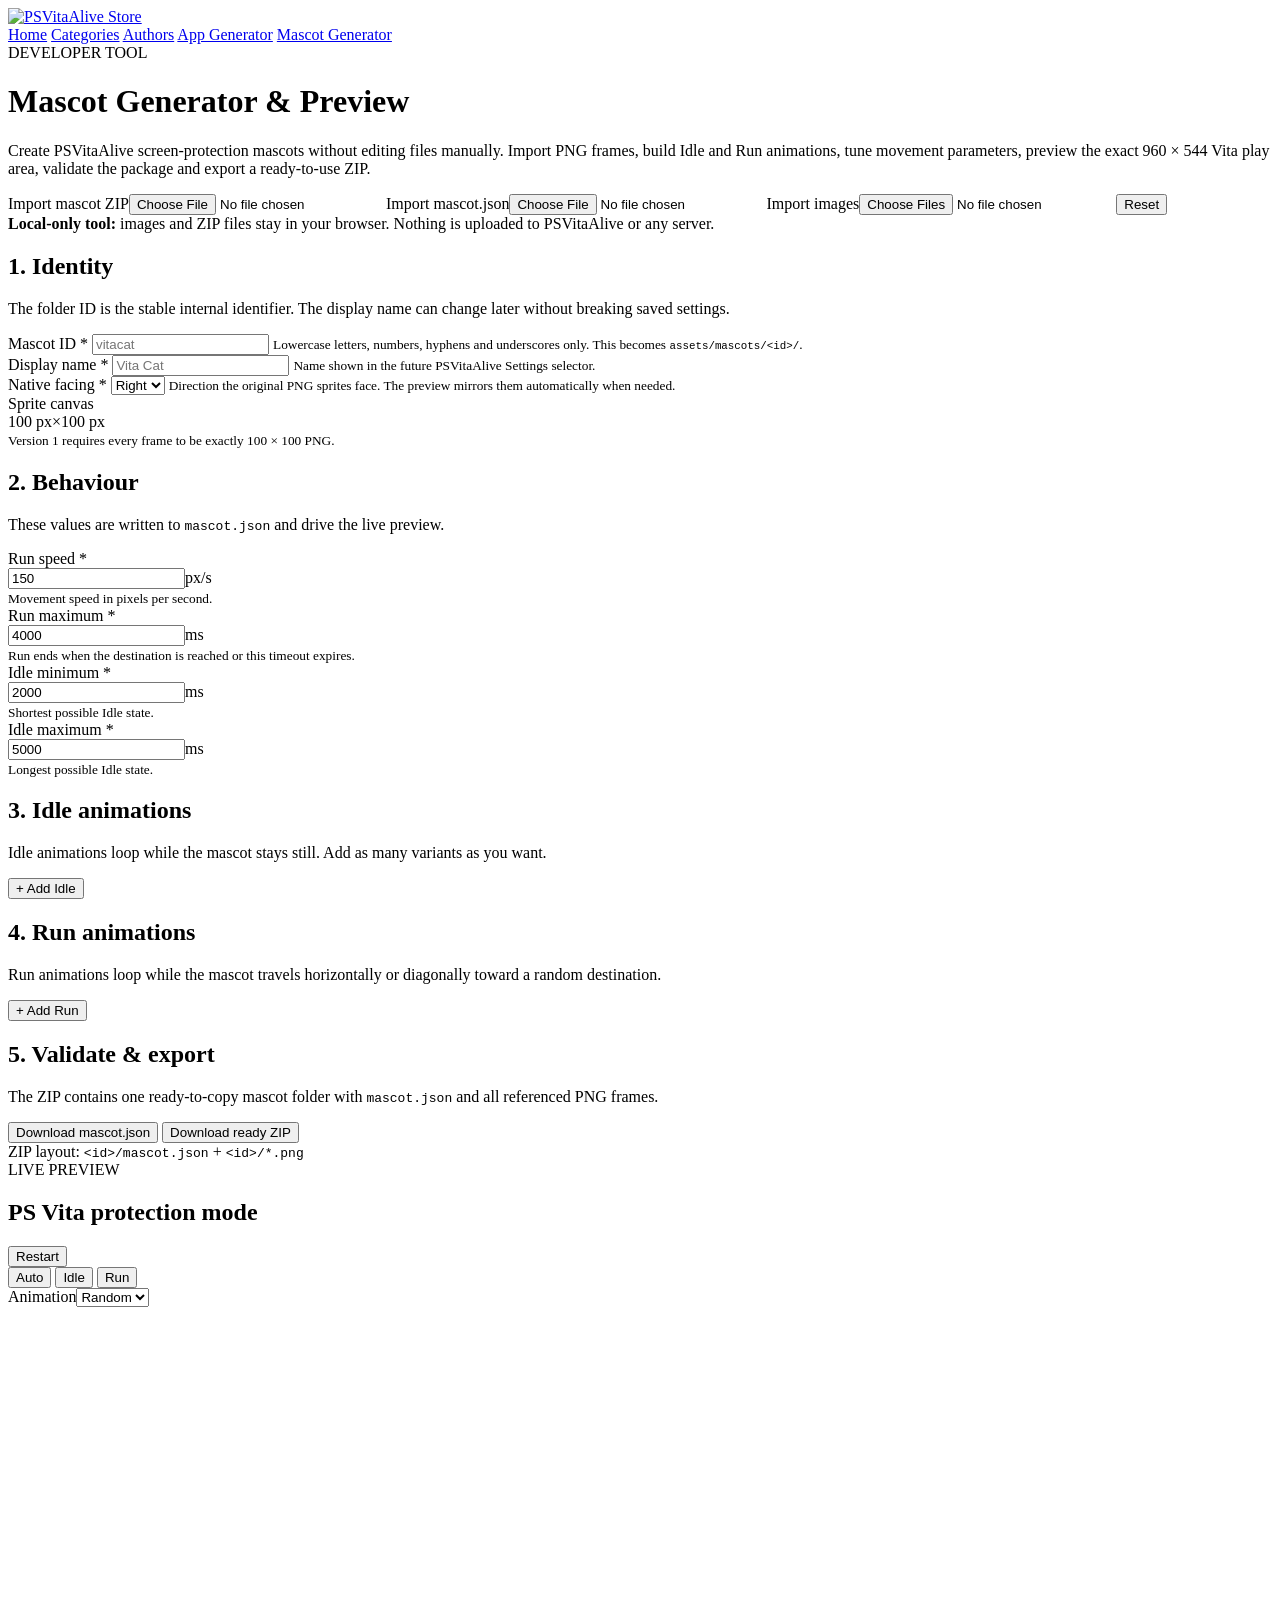
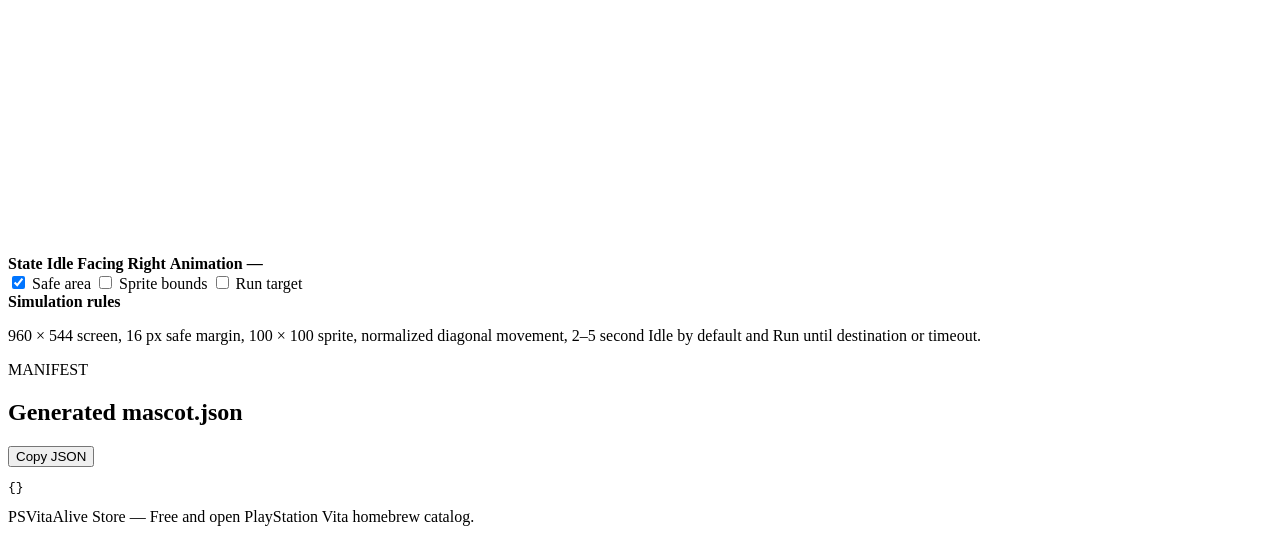
==== web/tools/mascot-generator/index.html @ 6d5978c7 "feat(web): add mascot generator interface" ====
<!DOCTYPE html>
<html lang="en">
<head>
    <meta charset="UTF-8">
    <meta name="viewport" content="width=device-width, initial-scale=1.0">
    <title>Mascot Generator — PS Vita Alive Store</title>
    <meta name="description" content="Create, preview, validate, import and export PSVitaAlive screen-protection mascot packages directly in the browser.">
    <link rel="stylesheet" href="../../css/main.css">
    <link rel="stylesheet" href="mascot-generator.css">
</head>
<body>
<header class="site-header">
    <div class="container header-inner">
        <a href="../../index.html" class="site-logo">
            <img src="../../assets/logo/PSVitaAlive_Store_logo_text.png" alt="PSVitaAlive Store">
        </a>
        <nav class="main-nav" aria-label="Main navigation">
            <a href="../../index.html">Home</a>
            <a href="../../category.html">Categories</a>
            <a href="../../authors.html">Authors</a>
            <a href="../app-generator/index.html">App Generator</a>
            <a class="active" href="index.html">Mascot Generator</a>
        </nav>
    </div>
</header>

<main class="tool-page">
    <div class="container">
        <div class="tool-hero">
            <span class="hero-label">DEVELOPER TOOL</span>
            <h1>Mascot Generator &amp; Preview</h1>
            <p>Create PSVitaAlive screen-protection mascots without editing files manually. Import PNG frames, build Idle and Run animations, tune movement parameters, preview the exact 960 × 544 Vita play area, validate the package and export a ready-to-use ZIP.</p>
            <div class="tool-actions">
                <label class="button secondary-button file-button">Import mascot ZIP<input id="import-zip" type="file" accept=".zip,application/zip"></label>
                <label class="button secondary-button file-button">Import mascot.json<input id="import-json" type="file" accept=".json,application/json"></label>
                <label class="button secondary-button file-button">Import images<input id="import-images" type="file" accept="image/png,.png" multiple></label>
                <button id="reset-project" class="button secondary-button" type="button">Reset</button>
            </div>
            <div class="notice info privacy-note"><strong>Local-only tool:</strong> images and ZIP files stay in your browser. Nothing is uploaded to PSVitaAlive or any server.</div>
        </div>

        <div class="generator-layout">
            <form id="mascot-form" class="form-stack" novalidate>
                <section class="form-card">
                    <div class="card-heading">
                        <h2>1. Identity</h2>
                        <p>The folder ID is the stable internal identifier. The display name can change later without breaking saved settings.</p>
                    </div>
                    <div class="field-grid">
                        <div class="field">
                            <label for="mascot-id">Mascot ID <span>*</span></label>
                            <input id="mascot-id" required pattern="[a-z0-9_-]+" placeholder="vitacat" autocomplete="off">
                            <small>Lowercase letters, numbers, hyphens and underscores only. This becomes <code>assets/mascots/&lt;id&gt;/</code>.</small>
                        </div>
                        <div class="field">
                            <label for="mascot-name">Display name <span>*</span></label>
                            <input id="mascot-name" required placeholder="Vita Cat" autocomplete="off">
                            <small>Name shown in the future PSVitaAlive Settings selector.</small>
                        </div>
                        <div class="field">
                            <label for="native-facing">Native facing <span>*</span></label>
                            <select id="native-facing">
                                <option value="right" selected>Right</option>
                                <option value="left">Left</option>
                            </select>
                            <small>Direction the original PNG sprites face. The preview mirrors them automatically when needed.</small>
                        </div>
                        <div class="field locked-size-field">
                            <label>Sprite canvas</label>
                            <div class="locked-size"><span>100 px</span><span>×</span><span>100 px</span></div>
                            <small>Version 1 requires every frame to be exactly 100 × 100 PNG.</small>
                        </div>
                    </div>
                </section>

                <section class="form-card">
                    <div class="card-heading">
                        <h2>2. Behaviour</h2>
                        <p>These values are written to <code>mascot.json</code> and drive the live preview.</p>
                    </div>
                    <div class="field-grid">
                        <div class="field">
                            <label for="run-speed">Run speed <span>*</span></label>
                            <div class="input-with-unit"><input id="run-speed" type="number" min="1" step="1" value="150"><span>px/s</span></div>
                            <small>Movement speed in pixels per second.</small>
                        </div>
                        <div class="field">
                            <label for="run-max">Run maximum <span>*</span></label>
                            <div class="input-with-unit"><input id="run-max" type="number" min="100" step="100" value="4000"><span>ms</span></div>
                            <small>Run ends when the destination is reached or this timeout expires.</small>
                        </div>
                        <div class="field">
                            <label for="idle-min">Idle minimum <span>*</span></label>
                            <div class="input-with-unit"><input id="idle-min" type="number" min="100" step="100" value="2000"><span>ms</span></div>
                            <small>Shortest possible Idle state.</small>
                        </div>
                        <div class="field">
                            <label for="idle-max">Idle maximum <span>*</span></label>
                            <div class="input-with-unit"><input id="idle-max" type="number" min="100" step="100" value="5000"><span>ms</span></div>
                            <small>Longest possible Idle state.</small>
                        </div>
                    </div>
                </section>

                <section class="form-card animation-section" data-state="idle">
                    <div class="section-head-row">
                        <div class="card-heading">
                            <h2>3. Idle animations</h2>
                            <p>Idle animations loop while the mascot stays still. Add as many variants as you want.</p>
                        </div>
                        <button class="small-button add-animation" data-state="idle" type="button">+ Add Idle</button>
                    </div>
                    <div id="idle-animations" class="animation-list"></div>
                </section>

                <section class="form-card animation-section" data-state="run">
                    <div class="section-head-row">
                        <div class="card-heading">
                            <h2>4. Run animations</h2>
                            <p>Run animations loop while the mascot travels horizontally or diagonally toward a random destination.</p>
                        </div>
                        <button class="small-button add-animation" data-state="run" type="button">+ Add Run</button>
                    </div>
                    <div id="run-animations" class="animation-list"></div>
                </section>

                <section class="form-card export-card">
                    <div class="card-heading">
                        <h2>5. Validate &amp; export</h2>
                        <p>The ZIP contains one ready-to-copy mascot folder with <code>mascot.json</code> and all referenced PNG frames.</p>
                    </div>
                    <div id="validation-summary" class="validation-summary" aria-live="polite"></div>
                    <div class="download-row export-actions">
                        <button id="download-json" type="button" class="button secondary-button">Download mascot.json</button>
                        <button id="download-zip" type="button" class="button primary-button">Download ready ZIP</button>
                    </div>
                    <div class="export-path">ZIP layout: <code>&lt;id&gt;/mascot.json</code> + <code>&lt;id&gt;/*.png</code></div>
                </section>
            </form>

            <aside class="preview-column">
                <section class="preview-panel vita-preview-panel">
                    <div class="preview-header">
                        <div>
                            <span class="eyebrow">LIVE PREVIEW</span>
                            <h2>PS Vita protection mode</h2>
                        </div>
                        <button id="restart-preview" type="button" class="small-button">Restart</button>
                    </div>
                    <div class="preview-controls">
                        <div class="mode-switch" role="group" aria-label="Preview state">
                            <button type="button" class="preview-mode active" data-mode="auto">Auto</button>
                            <button type="button" class="preview-mode" data-mode="idle">Idle</button>
                            <button type="button" class="preview-mode" data-mode="run">Run</button>
                        </div>
                        <label class="compact-field">Animation<select id="preview-animation"><option value="random">Random</option></select></label>
                    </div>
                    <div class="vita-shell">
                        <div class="vita-screen-wrap">
                            <canvas id="vita-preview" width="960" height="544" aria-label="PS Vita mascot preview"></canvas>
                        </div>
                    </div>
                    <div class="runtime-strip">
                        <span><strong>State</strong> <b id="runtime-state">Idle</b></span>
                        <span><strong>Facing</strong> <b id="runtime-facing">Right</b></span>
                        <span><strong>Animation</strong> <b id="runtime-animation">—</b></span>
                    </div>
                    <div class="debug-options">
                        <label class="checkbox-inline"><input id="debug-safe" type="checkbox" checked> Safe area</label>
                        <label class="checkbox-inline"><input id="debug-bounds" type="checkbox"> Sprite bounds</label>
                        <label class="checkbox-inline"><input id="debug-target" type="checkbox"> Run target</label>
                    </div>
                    <div class="preview-help"><strong>Simulation rules</strong><p>960 × 544 screen, 16 px safe margin, 100 × 100 sprite, normalized diagonal movement, 2–5 second Idle by default and Run until destination or timeout.</p></div>
                </section>

                <section class="preview-panel json-panel">
                    <div class="preview-header">
                        <div><span class="eyebrow">MANIFEST</span><h2>Generated mascot.json</h2></div>
                        <button id="copy-json" type="button" class="small-button">Copy JSON</button>
                    </div>
                    <pre id="json-preview" aria-label="Generated mascot JSON">{}</pre>
                </section>
            </aside>
        </div>
    </div>
</main>

<footer class="site-footer"><div class="container">PSVitaAlive Store — Free and open PlayStation Vita homebrew catalog.</div></footer>
<script src="mascot-generator.js"></script>
</body>
</html>
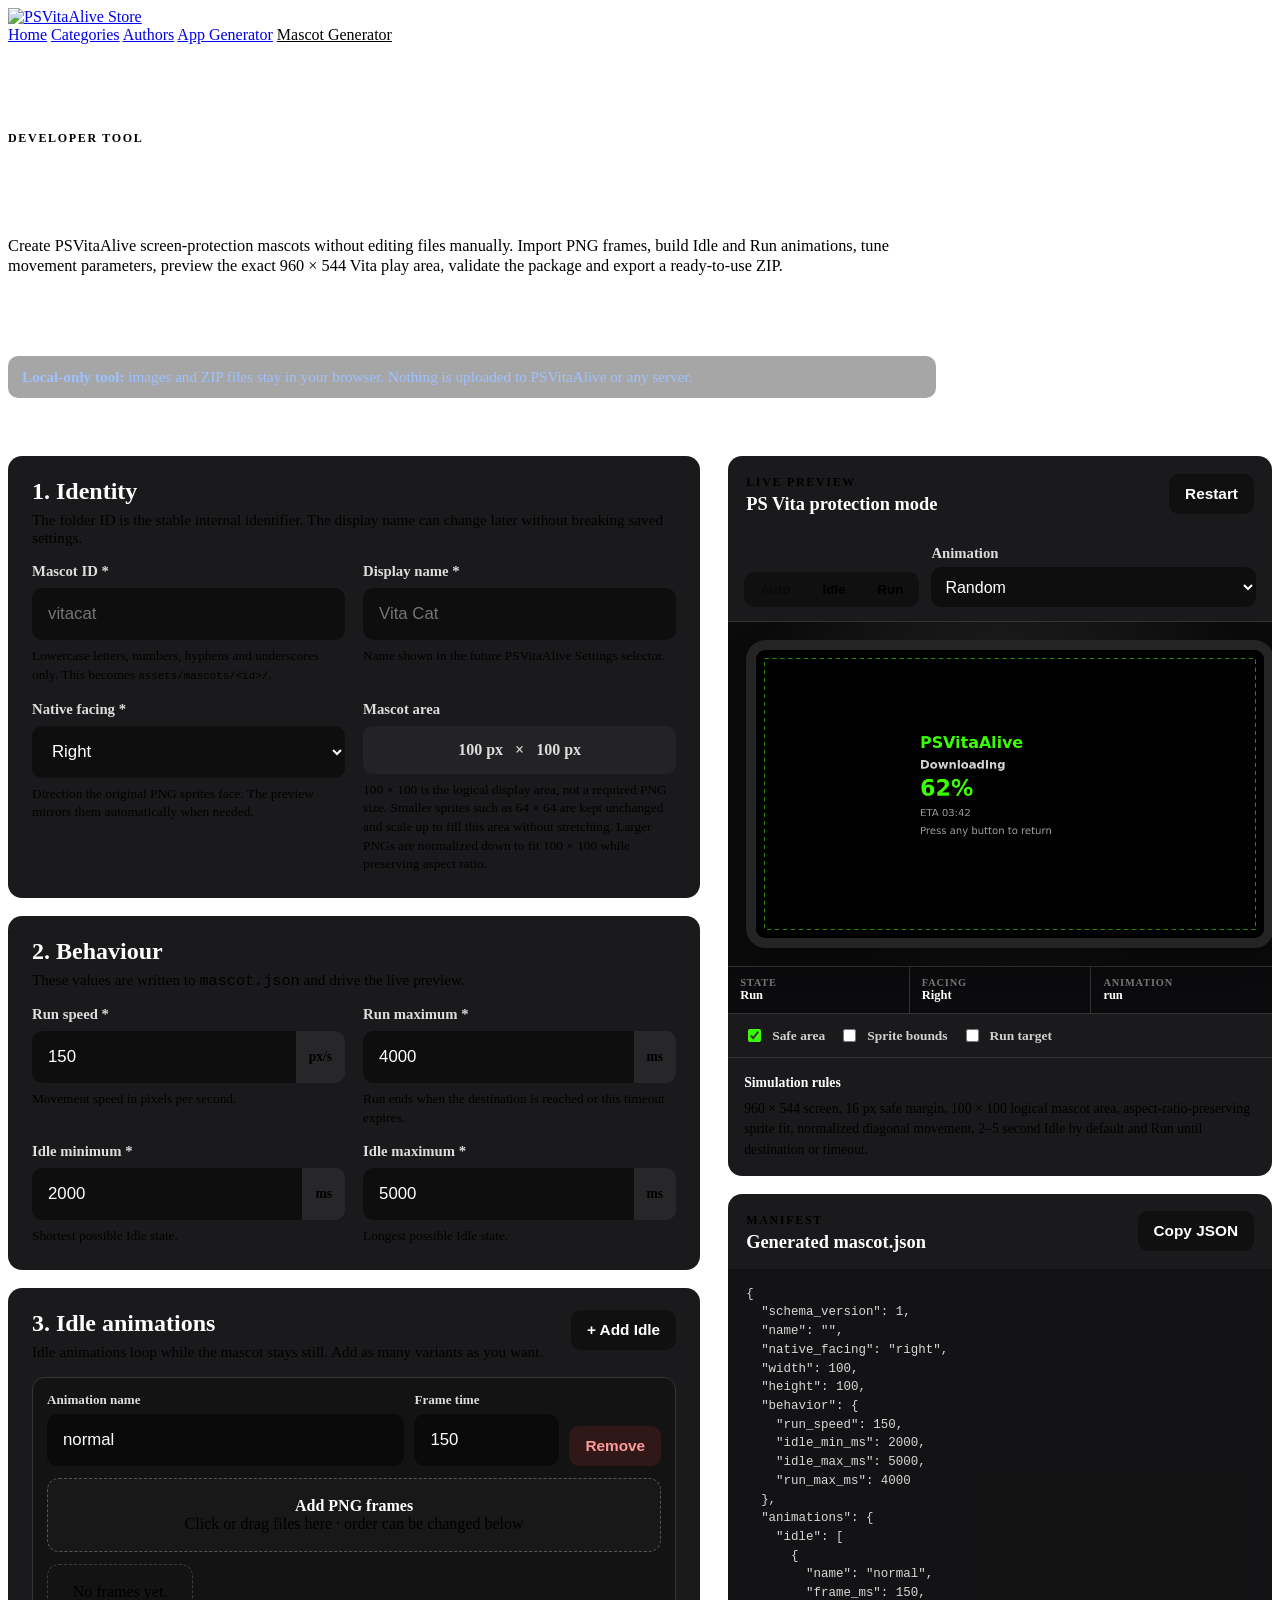
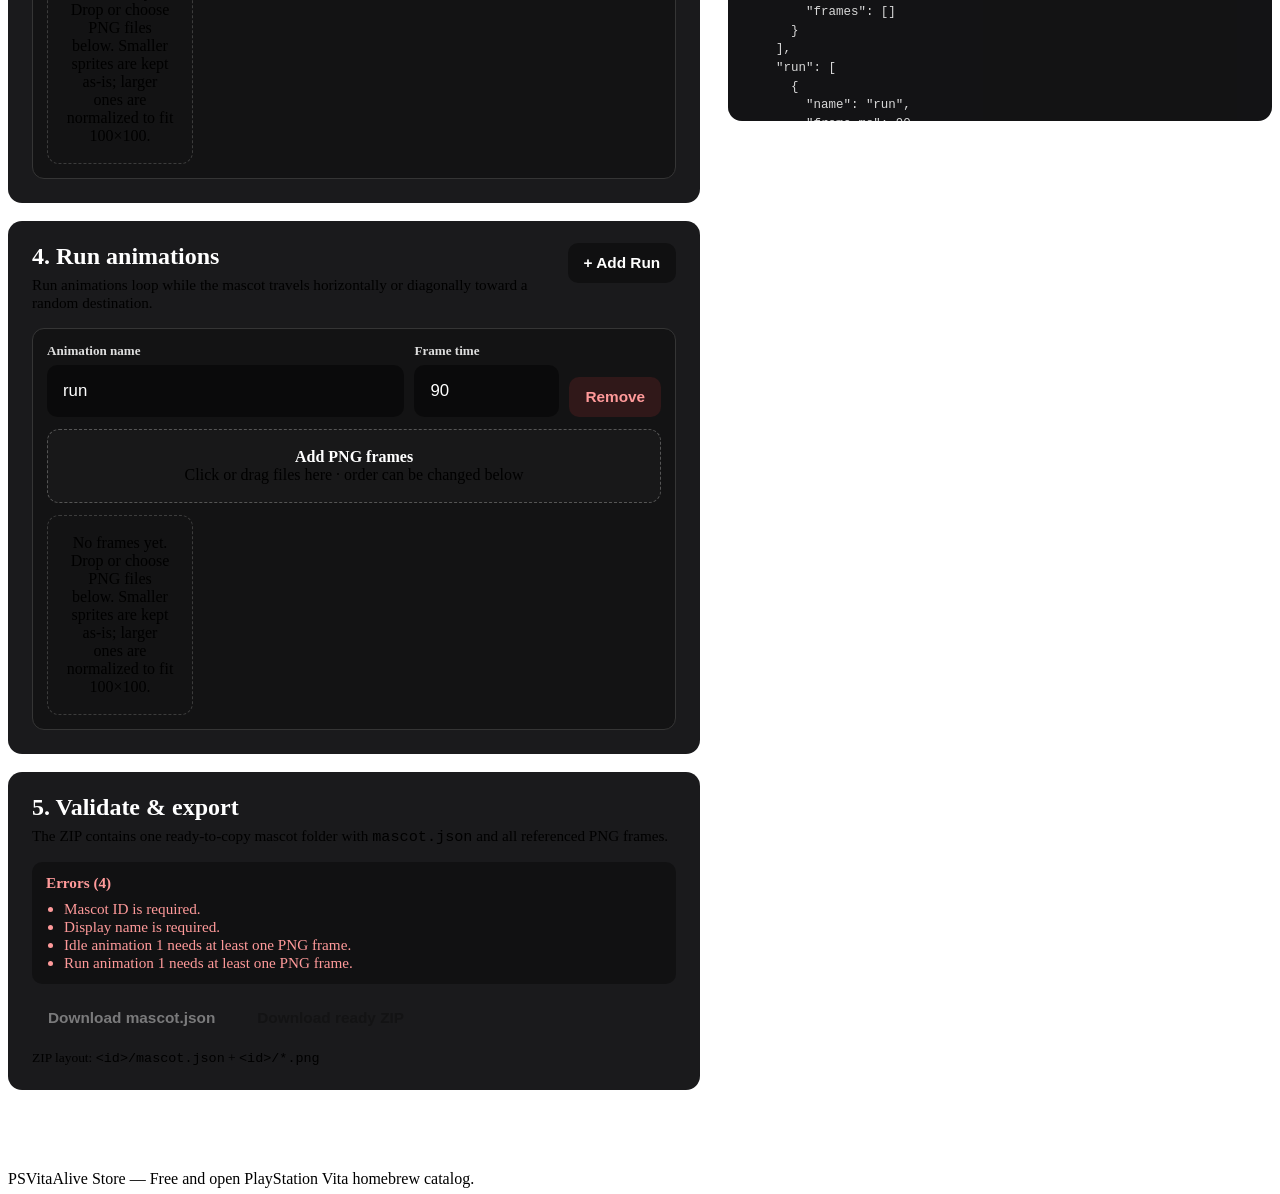
==== commit 169b4c6c: "docs(web): clarify logical mascot sizing" ====
--- a/web/tools/mascot-generator/index.html
+++ b/web/tools/mascot-generator/index.html
@@ -66,9 +66,9 @@
                             <small>Direction the original PNG sprites face. The preview mirrors them automatically when needed.</small>
                         </div>
                         <div class="field locked-size-field">
-                            <label>Sprite canvas</label>
+                            <label>Mascot area</label>
                             <div class="locked-size"><span>100 px</span><span>×</span><span>100 px</span></div>
-                            <small>Version 1 requires every frame to be exactly 100 × 100 PNG.</small>
+                            <small>100 × 100 is the logical display area, not a required PNG size. Smaller sprites such as 64 × 64 are kept unchanged and scale up to fill this area without stretching. Larger PNGs are normalized down to fit 100 × 100 while preserving aspect ratio.</small>
                         </div>
                     </div>
                 </section>
@@ -170,7 +170,7 @@
                         <label class="checkbox-inline"><input id="debug-bounds" type="checkbox"> Sprite bounds</label>
                         <label class="checkbox-inline"><input id="debug-target" type="checkbox"> Run target</label>
                     </div>
-                    <div class="preview-help"><strong>Simulation rules</strong><p>960 × 544 screen, 16 px safe margin, 100 × 100 sprite, normalized diagonal movement, 2–5 second Idle by default and Run until destination or timeout.</p></div>
+                    <div class="preview-help"><strong>Simulation rules</strong><p>960 × 544 screen, 16 px safe margin, 100 × 100 logical mascot area, aspect-ratio-preserving sprite fit, normalized diagonal movement, 2–5 second Idle by default and Run until destination or timeout.</p></div>
                 </section>
 
                 <section class="preview-panel json-panel">
--- a/web/tools/mascot-generator/mascot-generator.css
+++ b/web/tools/mascot-generator/mascot-generator.css
@@ -0,0 +1,130 @@
+/* Mascot Generator — PSVitaAlive Store */
+
+.tool-page { padding: 48px 0 80px; }
+.tool-hero { padding: 36px 0 30px; border-bottom: 1px solid var(--border); }
+.tool-hero h1 { margin: 10px 0 14px; color: #fff; font-size: clamp(2.3rem, 5vw, 4rem); line-height: 1; }
+.tool-hero p { max-width: 900px; color: var(--text-secondary); font-size: 1.02rem; }
+.hero-label, .eyebrow { color: var(--accent); font-size: 0.75rem; font-weight: 900; letter-spacing: 0.14em; }
+.active { color: var(--accent) !important; }
+.tool-actions { display: flex; gap: 10px; flex-wrap: wrap; margin: 24px 0 16px; align-items: center; }
+.privacy-note { max-width: 900px; }
+
+.generator-layout { display: grid; grid-template-columns: minmax(0, 1.12fr) minmax(380px, 0.88fr); gap: 28px; margin-top: 28px; align-items: start; }
+.form-stack, .preview-column { display: grid; gap: 18px; min-width: 0; }
+.form-card, .preview-panel { border: 1px solid var(--border); border-radius: 14px; background: rgba(12, 12, 14, 0.94); min-width: 0; overflow: hidden; }
+.form-card { padding: 22px 24px 24px; }
+.form-card h2, .preview-header h2 { margin: 0 0 6px; color: #fff; }
+.card-heading p { margin: 0 0 16px; color: var(--text-secondary); font-size: 0.95rem; }
+.section-head-row { display: flex; align-items: flex-start; justify-content: space-between; gap: 16px; }
+.section-head-row .card-heading { flex: 1; }
+
+.field-grid { display: grid; grid-template-columns: 1fr 1fr; gap: 16px 18px; }
+.field label, .compact-field { display: block; margin-bottom: 8px; color: #ddd; font-size: 0.92rem; font-weight: 600; }
+.field label span { color: var(--accent); }
+.field input, .field select, .animation-card input, .animation-card select, .compact-field select {
+    width: 100%; box-sizing: border-box; min-height: 48px; padding: 12px 14px; border: 1px solid var(--border); border-radius: 10px;
+    background: rgba(0, 0, 0, 0.45); color: #fff; font-size: 1rem; line-height: 1.35;
+}
+.field input:focus, .field select:focus, .animation-card input:focus, .compact-field select:focus { outline: 2px solid var(--accent); outline-offset: 1px; border-color: var(--accent); }
+.field small { display: block; margin-top: 7px; color: var(--text-secondary); line-height: 1.4; }
+.locked-size { min-height: 48px; display: flex; align-items: center; justify-content: center; gap: 12px; border: 1px solid var(--border); border-radius: 10px; background: rgba(255,255,255,.04); color: #ddd; font-weight: 800; }
+.input-with-unit { display: grid; grid-template-columns: minmax(0, 1fr) auto; align-items: stretch; }
+.input-with-unit input { border-radius: 10px 0 0 10px; }
+.input-with-unit span { display: flex; align-items: center; padding: 0 13px; border: 1px solid var(--border); border-left: 0; border-radius: 0 10px 10px 0; background: rgba(255,255,255,.06); color: var(--text-secondary); font-size: .85rem; font-weight: 800; }
+
+.small-button, .button { border: 1px solid var(--border); border-radius: 10px; background: rgba(0, 0, 0, 0.4); color: #fff; padding: 11px 16px; font-size: 0.96rem; font-weight: 700; cursor: pointer; }
+.small-button:hover, .button:hover { border-color: var(--accent); }
+.primary-button { background: var(--accent); color: #0a0a0a; border-color: var(--accent); }
+.button:disabled, .small-button:disabled { opacity: .42; cursor: not-allowed; }
+.secondary-button { background: transparent; }
+.file-button { position: relative; overflow: hidden; display: inline-flex; align-items: center; }
+.file-button input { position: absolute; inset: 0; opacity: 0; cursor: pointer; }
+.remove-button { border-color: rgba(255, 92, 92, 0.55); color: #ff9a9a; background: rgba(255,60,60,.12); }
+.remove-button:hover { border-color: #ff5c5c; color: #fff; background: rgba(255,60,60,.25); }
+
+.notice, .validation-summary { padding: 12px 14px; border: 1px solid var(--border); border-radius: 10px; background: rgba(0,0,0,.35); color: var(--text-secondary); font-size: .95rem; }
+.notice.info { border-color: #5c9dff; color: #9ec1ff; }
+.validation-summary.ok { border-color: var(--accent); color: var(--accent); }
+.validation-summary.error { border-color: #ff5c5c; color: #ff9a9a; }
+.validation-summary.warning { border-color: #d8b74b; color: #f0d77a; }
+.validation-summary ul { margin: 8px 0 0; padding-left: 18px; }
+.validation-summary .validation-group + .validation-group { margin-top: 10px; }
+
+.animation-list { display: grid; gap: 14px; }
+.animation-card { border: 1px solid #353535; border-radius: 12px; background: rgba(0,0,0,.28); padding: 14px; }
+.animation-card-header { display: grid; grid-template-columns: minmax(0,1fr) 145px auto; gap: 10px; align-items: end; }
+.animation-card-header label { color: #ddd; font-size: .82rem; font-weight: 700; }
+.animation-card-header label span { display: block; margin-bottom: 6px; }
+.dropzone { display: block; margin-top: 12px; padding: 18px; border: 1px dashed #555; border-radius: 12px; background: rgba(255,255,255,.025); text-align: center; color: var(--text-secondary); cursor: pointer; transition: border-color .15s ease, background .15s ease; }
+.dropzone:hover, .dropzone.drag-over { border-color: var(--accent); background: rgba(59,255,0,.06); color: #fff; }
+.dropzone input { display: none; }
+.dropzone strong { color: #fff; }
+.frame-list { display: grid; grid-template-columns: repeat(auto-fill, minmax(116px, 1fr)); gap: 10px; margin-top: 12px; }
+.frame-card { position: relative; border: 1px solid #333; border-radius: 10px; background: rgba(255,255,255,.035); padding: 8px; min-width: 0; }
+.frame-card.dragging { opacity: .45; border-color: var(--accent); }
+.frame-card.drag-over { box-shadow: 0 0 0 1px var(--accent); border-color: var(--accent); }
+.frame-thumb { aspect-ratio: 1; display: grid; place-items: center; overflow: hidden; border-radius: 7px; background: repeating-conic-gradient(#1b1b1b 0 25%, #242424 0 50%) 50% / 16px 16px; }
+.frame-thumb img { width: 100%; height: 100%; object-fit: contain; image-rendering: auto; }
+.frame-thumb.missing { color: #ff9a9a; font-size: .78rem; text-align: center; padding: 6px; }
+.frame-name { margin-top: 7px; color: #ddd; font-size: .72rem; line-height: 1.2; overflow-wrap: anywhere; min-height: 2.4em; }
+.frame-meta { color: var(--text-secondary); font-size: .68rem; }
+.frame-actions { display: flex; gap: 5px; margin-top: 7px; }
+.frame-actions button { flex: 1; min-width: 0; border: 1px solid #444; border-radius: 7px; background: rgba(0,0,0,.45); color: #ddd; padding: 5px 4px; cursor: pointer; }
+.frame-actions button:hover { border-color: var(--accent); }
+.frame-actions .danger { color: #ff9999; }
+.empty-animations { padding: 18px; border: 1px dashed #3c3c3c; border-radius: 12px; color: var(--text-secondary); text-align: center; }
+
+.preview-column { position: sticky; top: 90px; }
+.preview-header { display: flex; justify-content: space-between; align-items: center; gap: 12px; padding: 16px 18px; border-bottom: 1px solid var(--border); }
+.preview-header h2 { margin: 4px 0 0; font-size: 1.15rem; }
+.preview-controls { display: flex; gap: 12px; flex-wrap: wrap; align-items: end; padding: 14px 16px; border-bottom: 1px solid #333; }
+.mode-switch { display: inline-flex; border: 1px solid var(--border); border-radius: 10px; overflow: hidden; background: rgba(0,0,0,.35); }
+.mode-switch button { border: 0; background: transparent; color: var(--text-secondary); padding: 10px 16px; font-weight: 800; cursor: pointer; }
+.mode-switch button.active { background: var(--accent); color: #0a0a0a !important; }
+.compact-field { margin: 0; flex: 1; min-width: 170px; }
+.compact-field select { margin-top: 5px; min-height: 40px; padding: 8px 10px; }
+
+.vita-shell { padding: 18px; background: radial-gradient(circle at 50% 35%, #242424, #0b0b0b 72%); }
+.vita-screen-wrap { position: relative; width: 100%; aspect-ratio: 960 / 544; border: 10px solid #242424; border-radius: 20px; overflow: hidden; box-shadow: inset 0 0 0 2px #080808, 0 12px 28px rgba(0,0,0,.35); background: #000; }
+#vita-preview { display: block; width: 100%; height: 100%; background: #000; }
+.runtime-strip { display: grid; grid-template-columns: repeat(3, 1fr); gap: 1px; background: #333; border-top: 1px solid #333; border-bottom: 1px solid #333; }
+.runtime-strip span { padding: 10px 12px; background: rgba(10,10,12,.96); color: var(--text-secondary); font-size: .78rem; }
+.runtime-strip strong { display: block; color: #777; font-size: .65rem; letter-spacing: .08em; text-transform: uppercase; }
+.runtime-strip b { color: #fff; font-weight: 700; }
+.debug-options { display: flex; gap: 14px; flex-wrap: wrap; padding: 12px 16px; border-bottom: 1px solid #333; }
+.checkbox-inline { display: inline-flex; align-items: center; gap: 8px; color: #d0d0d0; font-size: .84rem; font-weight: 600; cursor: pointer; }
+.checkbox-inline input { accent-color: #3bff00; }
+.preview-help { padding: 15px 16px; color: var(--text-secondary); font-size: .86rem; line-height: 1.5; }
+.preview-help strong { color: #fff; }
+.preview-help p { margin: 5px 0 0; }
+
+.json-panel pre { margin: 0; padding: 16px 18px; max-height: 420px; overflow: auto; color: #d8d8d8; font-size: .78rem; line-height: 1.5; white-space: pre-wrap; word-break: break-word; background: rgba(0,0,0,.25); }
+.export-actions { display: flex; gap: 10px; flex-wrap: wrap; margin-top: 14px; }
+.export-path { margin-top: 12px; color: var(--text-secondary); font-size: .84rem; }
+
+@media (min-width: 1100px) {
+    .field input, .field select, .animation-card input { min-height: 52px; font-size: 1.05rem; padding: 14px 16px; }
+}
+@media (max-width: 980px) {
+    .generator-layout { grid-template-columns: 1fr; }
+    .preview-column { position: static; }
+}
+@media (max-width: 700px) {
+    .field-grid { grid-template-columns: 1fr; }
+    .animation-card-header { grid-template-columns: 1fr; }
+    .section-head-row { flex-direction: column; }
+    .runtime-strip { grid-template-columns: 1fr; }
+    .main-nav { gap: 12px; flex-wrap: wrap; }
+    .header-inner { gap: 14px; }
+    .site-logo img { max-width: 170px; height: 36px; }
+}
+@media (max-width: 520px) {
+    .tool-page { padding-top: 24px; }
+    .form-card { padding: 17px; }
+    .tool-actions, .export-actions { display: grid; grid-template-columns: 1fr; }
+    .button, .file-button { justify-content: center; width: 100%; }
+    .frame-list { grid-template-columns: repeat(2, minmax(0, 1fr)); }
+    .preview-controls { align-items: stretch; flex-direction: column; }
+    .mode-switch { width: 100%; }
+    .mode-switch button { flex: 1; }
+}
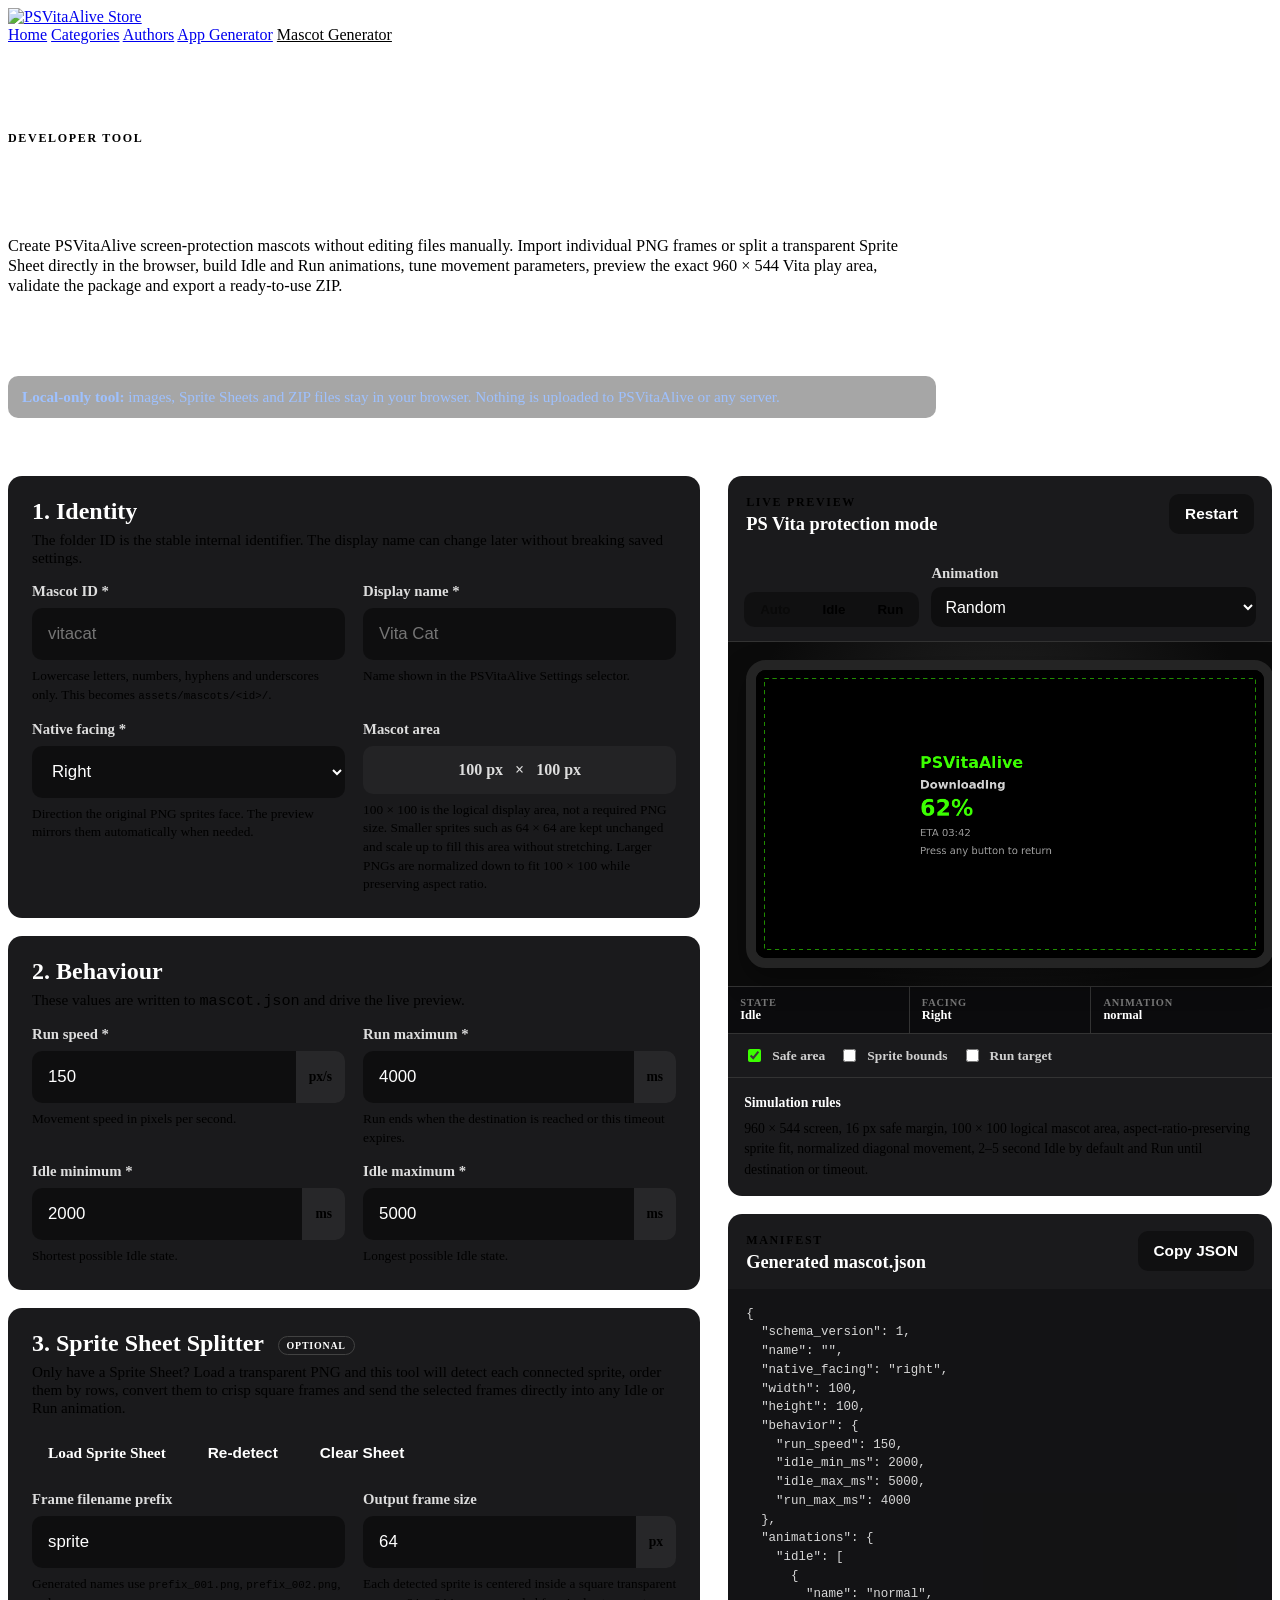
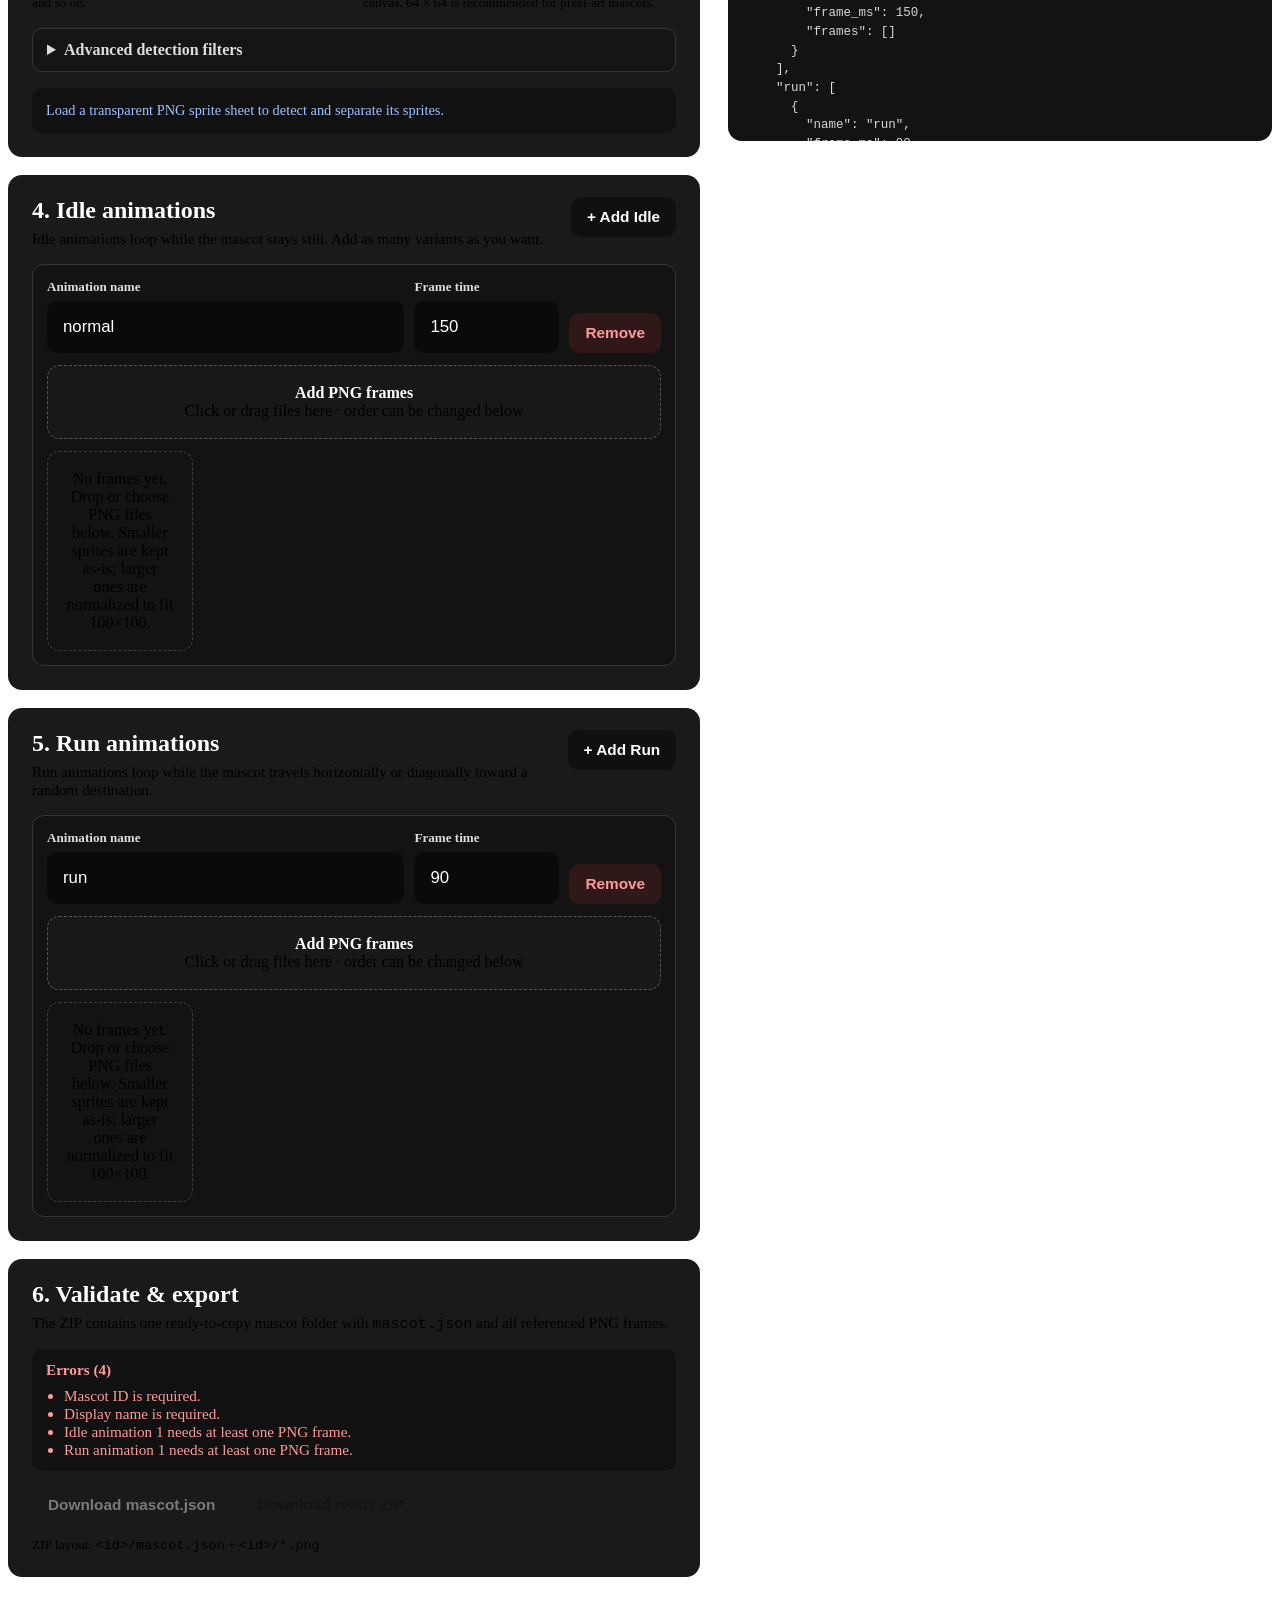
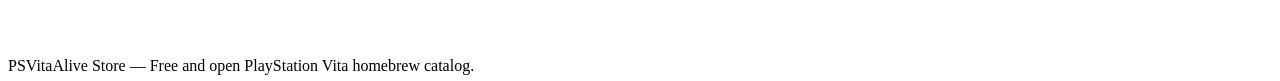
==== commit 3252934d: "feat(web): integrate sprite sheet splitter into mascot generator" ====
--- a/web/tools/mascot-generator/index.html
+++ b/web/tools/mascot-generator/index.html
@@ -7,6 +7,7 @@
     <meta name="description" content="Create, preview, validate, import and export PSVitaAlive screen-protection mascot packages directly in the browser.">
     <link rel="stylesheet" href="../../css/main.css">
     <link rel="stylesheet" href="mascot-generator.css">
+    <link rel="stylesheet" href="sprite-sheet-splitter.css">
 </head>
 <body>
 <header class="site-header">
@@ -29,14 +30,14 @@
         <div class="tool-hero">
             <span class="hero-label">DEVELOPER TOOL</span>
             <h1>Mascot Generator &amp; Preview</h1>
-            <p>Create PSVitaAlive screen-protection mascots without editing files manually. Import PNG frames, build Idle and Run animations, tune movement parameters, preview the exact 960 × 544 Vita play area, validate the package and export a ready-to-use ZIP.</p>
+            <p>Create PSVitaAlive screen-protection mascots without editing files manually. Import individual PNG frames or split a transparent Sprite Sheet directly in the browser, build Idle and Run animations, tune movement parameters, preview the exact 960 × 544 Vita play area, validate the package and export a ready-to-use ZIP.</p>
             <div class="tool-actions">
                 <label class="button secondary-button file-button">Import mascot ZIP<input id="import-zip" type="file" accept=".zip,application/zip"></label>
                 <label class="button secondary-button file-button">Import mascot.json<input id="import-json" type="file" accept=".json,application/json"></label>
                 <label class="button secondary-button file-button">Import images<input id="import-images" type="file" accept="image/png,.png" multiple></label>
                 <button id="reset-project" class="button secondary-button" type="button">Reset</button>
             </div>
-            <div class="notice info privacy-note"><strong>Local-only tool:</strong> images and ZIP files stay in your browser. Nothing is uploaded to PSVitaAlive or any server.</div>
+            <div class="notice info privacy-note"><strong>Local-only tool:</strong> images, Sprite Sheets and ZIP files stay in your browser. Nothing is uploaded to PSVitaAlive or any server.</div>
         </div>
 
         <div class="generator-layout">
@@ -55,7 +56,7 @@
                         <div class="field">
                             <label for="mascot-name">Display name <span>*</span></label>
                             <input id="mascot-name" required placeholder="Vita Cat" autocomplete="off">
-                            <small>Name shown in the future PSVitaAlive Settings selector.</small>
+                            <small>Name shown in the PSVitaAlive Settings selector.</small>
                         </div>
                         <div class="field">
                             <label for="native-facing">Native facing <span>*</span></label>
@@ -102,10 +103,103 @@
                     </div>
                 </section>
 
+                <section class="form-card splitter-card" id="sprite-sheet-splitter">
+                    <div class="card-heading">
+                        <h2>3. Sprite Sheet Splitter <span class="optional-pill">OPTIONAL</span></h2>
+                        <p>Only have a Sprite Sheet? Load a transparent PNG and this tool will detect each connected sprite, order them by rows, convert them to crisp square frames and send the selected frames directly into any Idle or Run animation.</p>
+                    </div>
+
+                    <div class="splitter-actions">
+                        <label class="button secondary-button file-button">Load Sprite Sheet<input id="sheet-file" type="file" accept="image/png,.png"></label>
+                        <button id="sheet-detect" class="button secondary-button" type="button">Re-detect</button>
+                        <button id="sheet-clear" class="button secondary-button" type="button">Clear Sheet</button>
+                    </div>
+
+                    <div class="field-grid">
+                        <div class="field">
+                            <label for="sheet-prefix">Frame filename prefix</label>
+                            <input id="sheet-prefix" value="sprite" autocomplete="off">
+                            <small>Generated names use <code>prefix_001.png</code>, <code>prefix_002.png</code>, and so on.</small>
+                        </div>
+                        <div class="field">
+                            <label for="sheet-size">Output frame size</label>
+                            <div class="input-with-unit"><input id="sheet-size" type="number" min="1" max="100" step="1" value="64"><span>px</span></div>
+                            <small>Each detected sprite is centered inside a square transparent canvas. 64 × 64 is recommended for pixel-art mascots.</small>
+                        </div>
+                    </div>
+
+                    <details class="splitter-advanced">
+                        <summary>Advanced detection filters</summary>
+                        <div class="field-grid">
+                            <div class="field">
+                                <label for="sheet-min-pixels">Minimum opaque pixels</label>
+                                <input id="sheet-min-pixels" type="number" min="0" step="1" value="100">
+                                <small>Components at or below this amount are ignored as noise.</small>
+                            </div>
+                            <div class="field">
+                                <label for="sheet-max-pixels">Maximum opaque pixels</label>
+                                <input id="sheet-max-pixels" type="number" min="1" step="1" value="10000">
+                                <small>Components at or above this amount are ignored, useful for logos or large decorations.</small>
+                            </div>
+                            <div class="field">
+                                <label for="sheet-min-dim">Minimum component dimension</label>
+                                <div class="input-with-unit"><input id="sheet-min-dim" type="number" min="0" step="1" value="20"><span>px</span></div>
+                                <small>Both source width and height must be larger than this value.</small>
+                            </div>
+                            <div class="field">
+                                <label for="sheet-max-dim">Maximum component dimension</label>
+                                <div class="input-with-unit"><input id="sheet-max-dim" type="number" min="1" step="1" value="120"><span>px</span></div>
+                                <small>Both source width and height must be smaller than this value.</small>
+                            </div>
+                            <div class="field">
+                                <label for="sheet-row-threshold">Row threshold</label>
+                                <div class="input-with-unit"><input id="sheet-row-threshold" type="number" min="0" step="1" value="30"><span>px</span></div>
+                                <small>Vertical center difference used to decide when a new sprite row begins.</small>
+                            </div>
+                        </div>
+                    </details>
+
+                    <div id="sheet-status" class="splitter-status info" aria-live="polite"></div>
+
+                    <div id="sheet-workspace" hidden>
+                        <div class="splitter-preview-panel">
+                            <div class="splitter-preview-title"><span>Detected Sprite Sheet</span><span>green = selected</span></div>
+                            <div class="splitter-preview-scroll"><canvas id="sheet-preview" width="1" height="1" aria-label="Sprite Sheet detection preview"></canvas></div>
+                        </div>
+
+                        <div class="splitter-selection-bar">
+                            <div class="splitter-selection-actions">
+                                <button id="sheet-select-all" class="small-button" type="button">Select all</button>
+                                <button id="sheet-select-none" class="small-button" type="button">Select none</button>
+                            </div>
+                            <span id="sheet-selection-count">0 / 0 selected</span>
+                        </div>
+
+                        <div id="sheet-sprites" class="splitter-sprite-grid"></div>
+
+                        <div class="splitter-target-row">
+                            <label class="compact-field">Send to state
+                                <select id="sheet-target-state">
+                                    <option value="idle" selected>Idle</option>
+                                    <option value="run">Run</option>
+                                </select>
+                            </label>
+                            <label class="compact-field">Target animation
+                                <select id="sheet-target-animation"></select>
+                            </label>
+                        </div>
+                        <div class="splitter-export-row">
+                            <button id="sheet-add-selected" class="button primary-button" type="button">Add selected to animation</button>
+                            <button id="sheet-download-zip" class="button secondary-button" type="button">Download selected sprites ZIP</button>
+                        </div>
+                        <div class="splitter-note"><strong>Detection method:</strong> non-transparent pixels are grouped using 4-way connected components, filtered by size, grouped top-to-bottom into rows and sorted left-to-right. Output uses nearest-neighbour scaling to preserve pixel art.</div>
+                    </div>
+                </section>
+
                 <section class="form-card animation-section" data-state="idle">
                     <div class="section-head-row">
                         <div class="card-heading">
-                            <h2>3. Idle animations</h2>
+                            <h2>4. Idle animations</h2>
                             <p>Idle animations loop while the mascot stays still. Add as many variants as you want.</p>
                         </div>
                         <button class="small-button add-animation" data-state="idle" type="button">+ Add Idle</button>
@@ -116,7 +210,7 @@
                 <section class="form-card animation-section" data-state="run">
                     <div class="section-head-row">
                         <div class="card-heading">
-                            <h2>4. Run animations</h2>
+                            <h2>5. Run animations</h2>
                             <p>Run animations loop while the mascot travels horizontally or diagonally toward a random destination.</p>
                         </div>
                         <button class="small-button add-animation" data-state="run" type="button">+ Add Run</button>
@@ -126,7 +220,7 @@
 
                 <section class="form-card export-card">
                     <div class="card-heading">
-                        <h2>5. Validate &amp; export</h2>
+                        <h2>6. Validate &amp; export</h2>
                         <p>The ZIP contains one ready-to-copy mascot folder with <code>mascot.json</code> and all referenced PNG frames.</p>
                     </div>
                     <div id="validation-summary" class="validation-summary" aria-live="polite"></div>
@@ -187,5 +281,6 @@
 
 <footer class="site-footer"><div class="container">PSVitaAlive Store — Free and open PlayStation Vita homebrew catalog.</div></footer>
 <script src="mascot-generator.js"></script>
+<script src="sprite-sheet-splitter.js"></script>
 </body>
 </html>
--- a/web/tools/mascot-generator/sprite-sheet-splitter.css
+++ b/web/tools/mascot-generator/sprite-sheet-splitter.css
@@ -0,0 +1,208 @@
+/* Optional Sprite Sheet Splitter inside the Mascot Generator */
+
+.splitter-card { position: relative; }
+.optional-pill {
+    display: inline-flex;
+    align-items: center;
+    margin-left: 8px;
+    padding: 3px 8px;
+    border: 1px solid #424242;
+    border-radius: 999px;
+    color: var(--text-secondary);
+    font-size: .62rem;
+    font-weight: 800;
+    letter-spacing: .08em;
+    vertical-align: middle;
+}
+.splitter-actions,
+.splitter-selection-bar,
+.splitter-export-row {
+    display: flex;
+    align-items: center;
+    gap: 10px;
+    flex-wrap: wrap;
+}
+.splitter-actions { margin: 4px 0 18px; }
+.splitter-status {
+    margin-top: 16px;
+    padding: 12px 14px;
+    border: 1px solid var(--border);
+    border-radius: 10px;
+    background: rgba(0,0,0,.35);
+    color: var(--text-secondary);
+    font-size: .9rem;
+    line-height: 1.45;
+}
+.splitter-status.info { border-color: #5c9dff; color: #9ec1ff; }
+.splitter-status.ok { border-color: var(--accent); color: var(--accent); }
+.splitter-status.warning { border-color: #d8b74b; color: #f0d77a; }
+.splitter-status.error { border-color: #ff5c5c; color: #ff9a9a; }
+
+.splitter-advanced {
+    margin-top: 16px;
+    border: 1px solid #343434;
+    border-radius: 10px;
+    background: rgba(0,0,0,.2);
+}
+.splitter-advanced summary {
+    padding: 12px 14px;
+    cursor: pointer;
+    color: #ddd;
+    font-weight: 700;
+    user-select: none;
+}
+.splitter-advanced[open] summary { border-bottom: 1px solid #333; }
+.splitter-advanced .field-grid { padding: 14px; }
+
+#sheet-workspace { margin-top: 18px; }
+.splitter-preview-panel {
+    border: 1px solid #343434;
+    border-radius: 12px;
+    overflow: hidden;
+    background: #090909;
+}
+.splitter-preview-title {
+    display: flex;
+    justify-content: space-between;
+    align-items: center;
+    gap: 12px;
+    padding: 10px 13px;
+    border-bottom: 1px solid #333;
+    color: #ddd;
+    font-size: .82rem;
+    font-weight: 700;
+}
+.splitter-preview-scroll {
+    max-height: 540px;
+    overflow: auto;
+    padding: 12px;
+    text-align: center;
+    background:
+        linear-gradient(45deg, #151515 25%, transparent 25%),
+        linear-gradient(-45deg, #151515 25%, transparent 25%),
+        linear-gradient(45deg, transparent 75%, #151515 75%),
+        linear-gradient(-45deg, transparent 75%, #151515 75%),
+        #101010;
+    background-size: 20px 20px;
+    background-position: 0 0, 0 10px, 10px -10px, -10px 0;
+}
+#sheet-preview {
+    display: inline-block;
+    max-width: 100%;
+    height: auto;
+    image-rendering: pixelated;
+    background: transparent;
+}
+
+.splitter-selection-bar {
+    justify-content: space-between;
+    margin: 14px 0 10px;
+}
+.splitter-selection-actions { display: flex; gap: 8px; flex-wrap: wrap; }
+#sheet-selection-count { color: var(--text-secondary); font-size: .85rem; font-weight: 700; }
+.splitter-sprite-grid {
+    display: grid;
+    grid-template-columns: repeat(auto-fill, minmax(128px, 1fr));
+    gap: 10px;
+    max-height: 480px;
+    overflow: auto;
+    padding: 2px;
+}
+.splitter-sprite {
+    position: relative;
+    display: grid;
+    grid-template-rows: auto auto auto;
+    min-width: 0;
+    padding: 9px;
+    border: 1px solid #343434;
+    border-radius: 10px;
+    background: rgba(255,255,255,.025);
+    color: #ddd;
+    text-align: left;
+    cursor: pointer;
+}
+.splitter-sprite:hover { border-color: #777; }
+.splitter-sprite.selected {
+    border-color: var(--accent);
+    box-shadow: inset 0 0 0 1px rgba(59,255,0,.16);
+    background: rgba(59,255,0,.045);
+}
+.splitter-check {
+    position: absolute;
+    top: 6px;
+    right: 6px;
+    z-index: 2;
+    display: grid;
+    place-items: center;
+    width: 21px;
+    height: 21px;
+    border: 1px solid #565656;
+    border-radius: 6px;
+    background: rgba(0,0,0,.82);
+    color: #101010;
+    font-size: .75rem;
+    font-weight: 900;
+}
+.splitter-sprite.selected .splitter-check { background: var(--accent); border-color: var(--accent); }
+.splitter-thumb {
+    display: grid;
+    place-items: center;
+    aspect-ratio: 1;
+    overflow: hidden;
+    border-radius: 7px;
+    background: repeating-conic-gradient(#1b1b1b 0 25%, #252525 0 50%) 50% / 14px 14px;
+}
+.splitter-thumb img {
+    width: 100%;
+    height: 100%;
+    object-fit: contain;
+    image-rendering: pixelated;
+}
+.splitter-sprite-name {
+    margin-top: 7px;
+    overflow-wrap: anywhere;
+    font-size: .72rem;
+    font-weight: 700;
+}
+.splitter-sprite-meta {
+    margin-top: 4px;
+    color: var(--text-secondary);
+    font-size: .64rem;
+    line-height: 1.35;
+}
+.splitter-empty {
+    grid-column: 1 / -1;
+    padding: 20px;
+    border: 1px dashed #3d3d3d;
+    border-radius: 10px;
+    color: var(--text-secondary);
+    text-align: center;
+}
+
+.splitter-target-row {
+    display: grid;
+    grid-template-columns: minmax(130px, .55fr) minmax(180px, 1fr);
+    gap: 12px;
+    margin-top: 16px;
+}
+.splitter-export-row { margin-top: 14px; }
+.splitter-note {
+    margin-top: 12px;
+    color: var(--text-secondary);
+    font-size: .8rem;
+    line-height: 1.45;
+}
+.splitter-note strong { color: #ddd; }
+
+@media (max-width: 700px) {
+    .splitter-target-row { grid-template-columns: 1fr; }
+    .splitter-selection-bar { align-items: flex-start; flex-direction: column; }
+}
+@media (max-width: 520px) {
+    .splitter-actions,
+    .splitter-export-row { display: grid; grid-template-columns: 1fr; }
+    .splitter-actions .button,
+    .splitter-export-row .button,
+    .splitter-actions .file-button { width: 100%; justify-content: center; }
+    .splitter-sprite-grid { grid-template-columns: repeat(2, minmax(0, 1fr)); }
+}
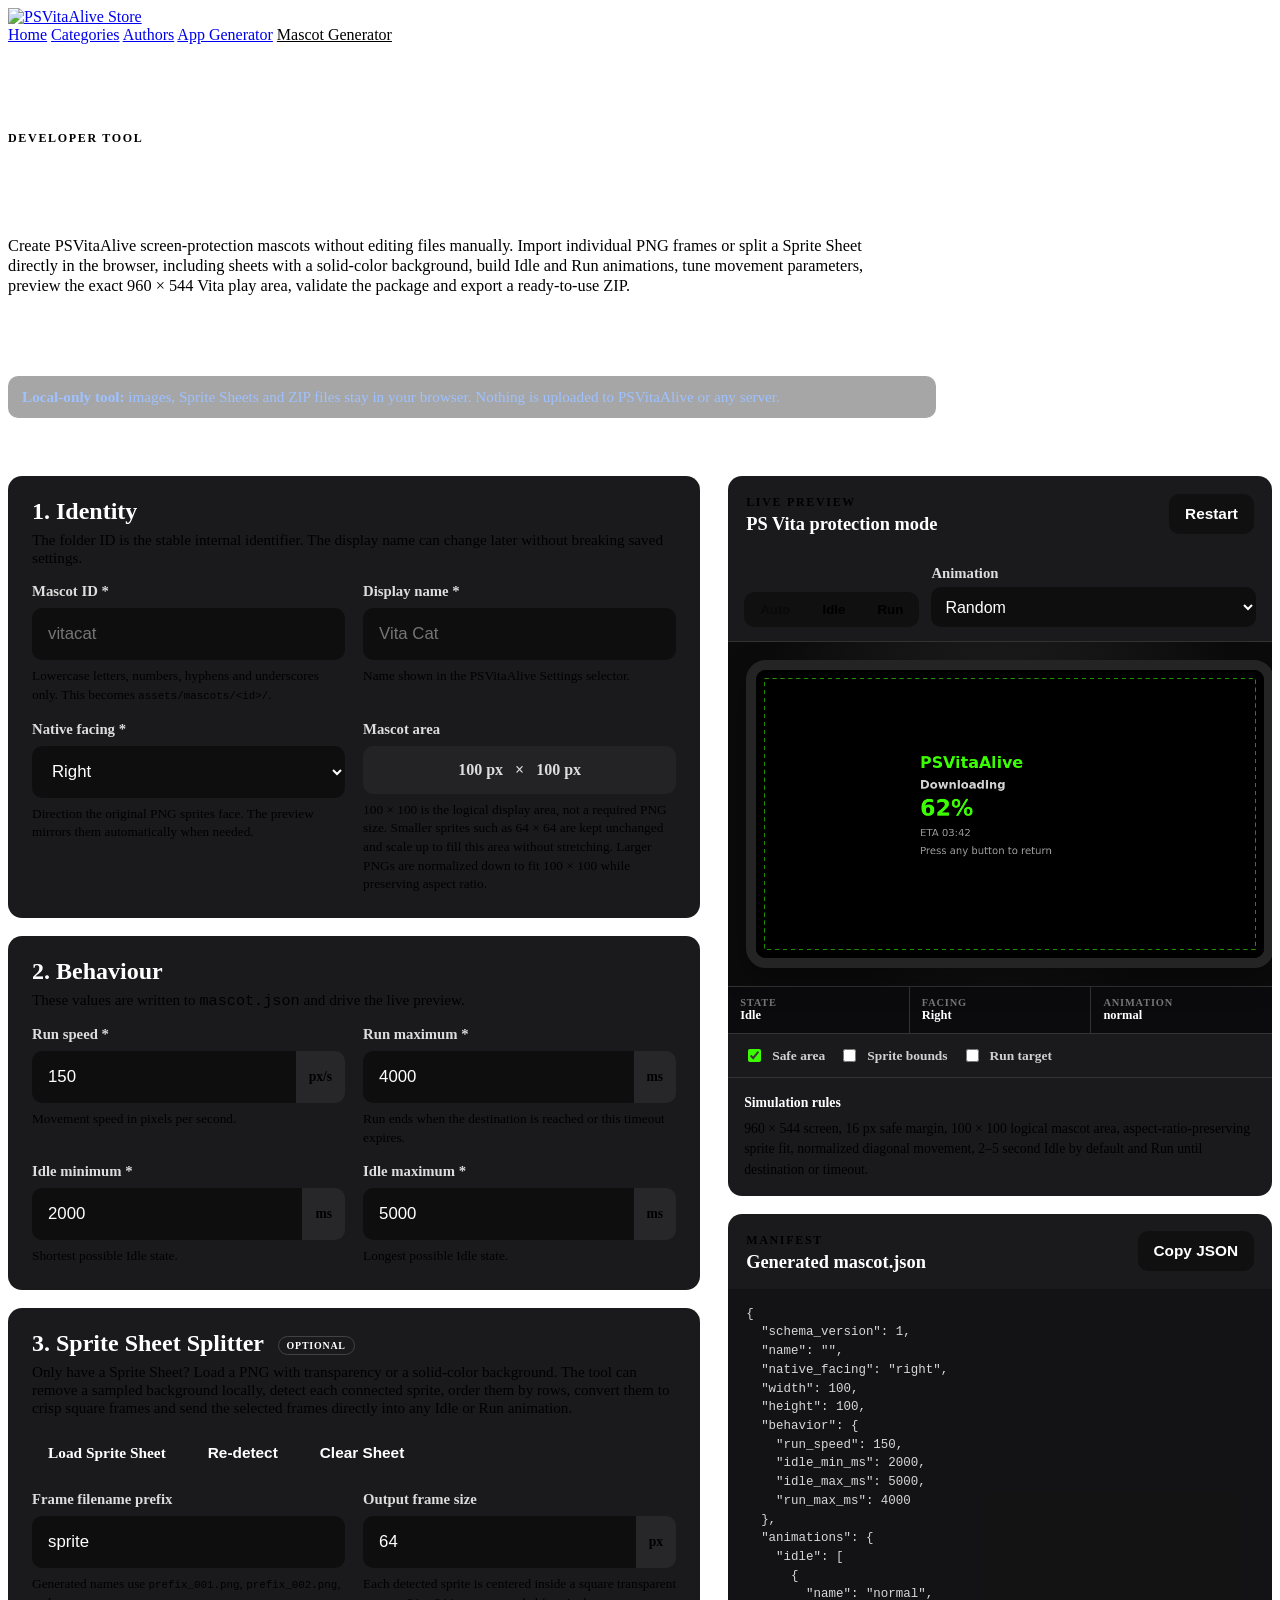
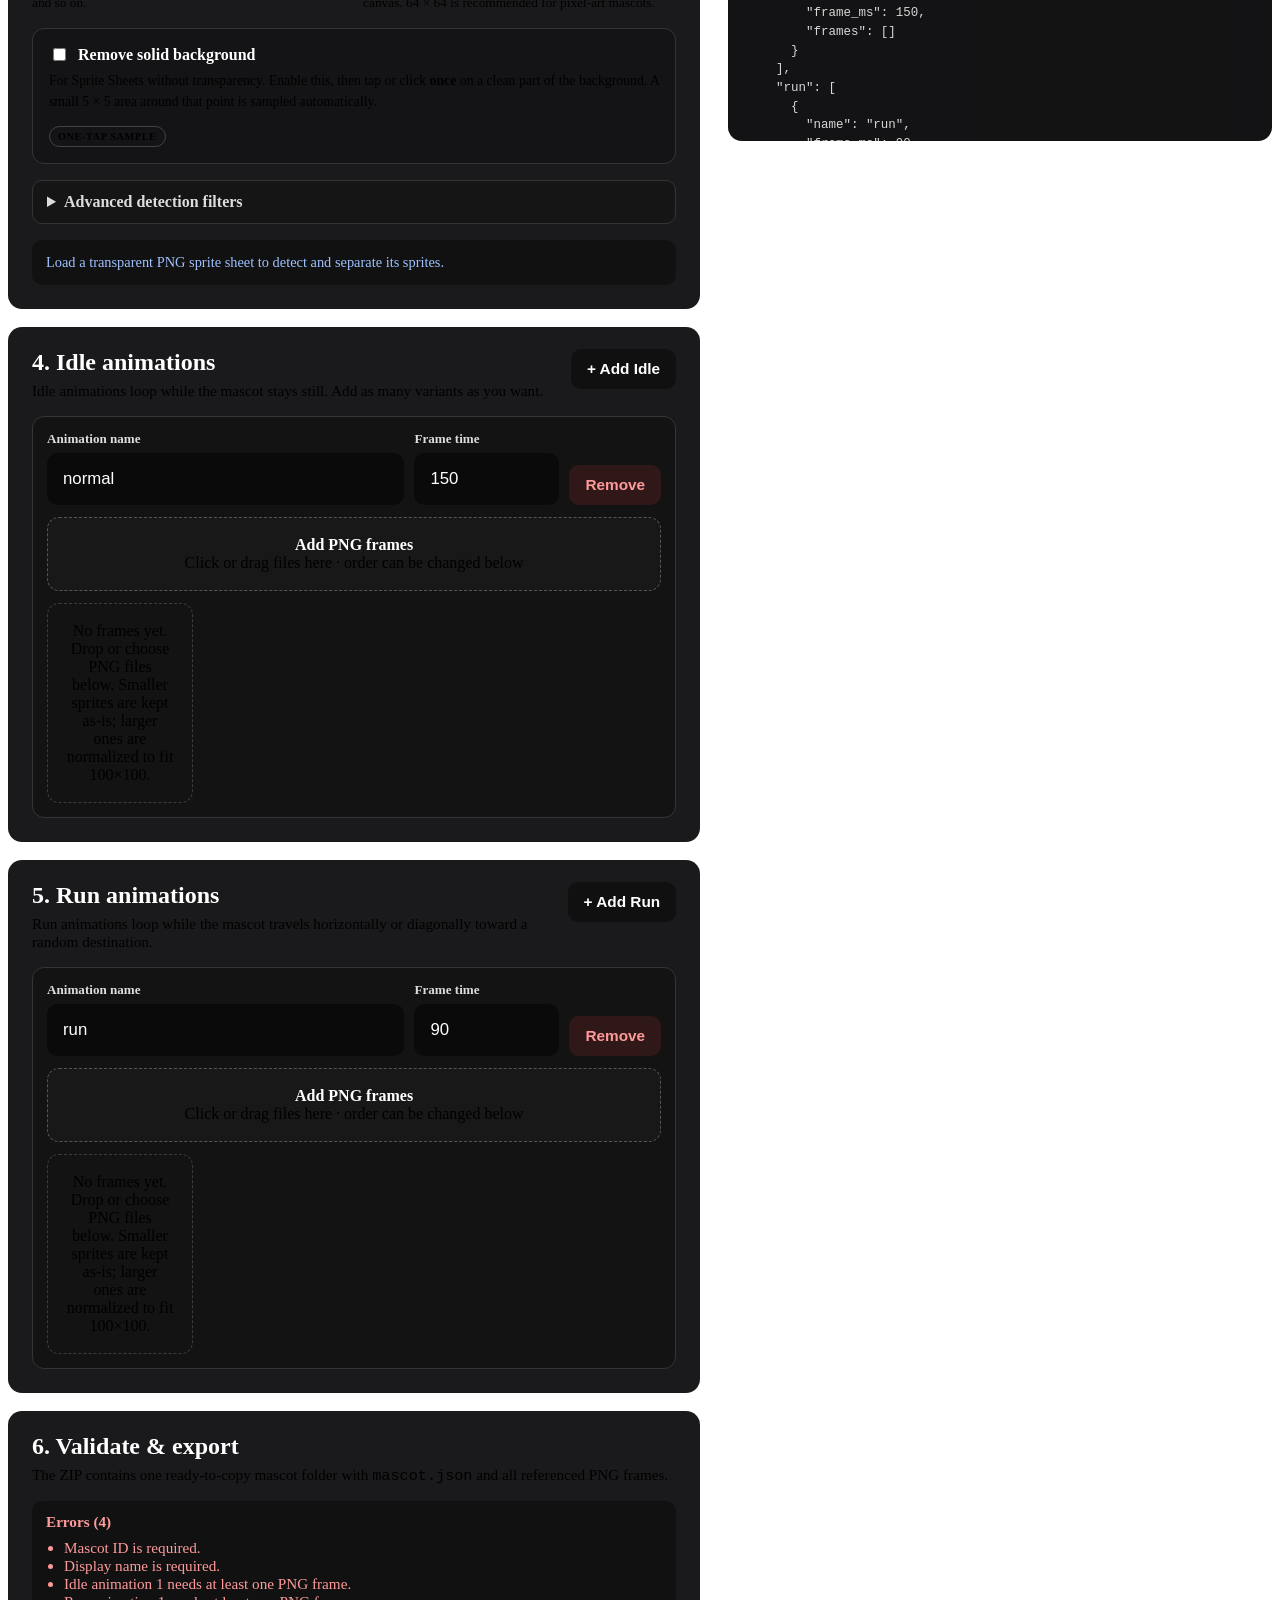
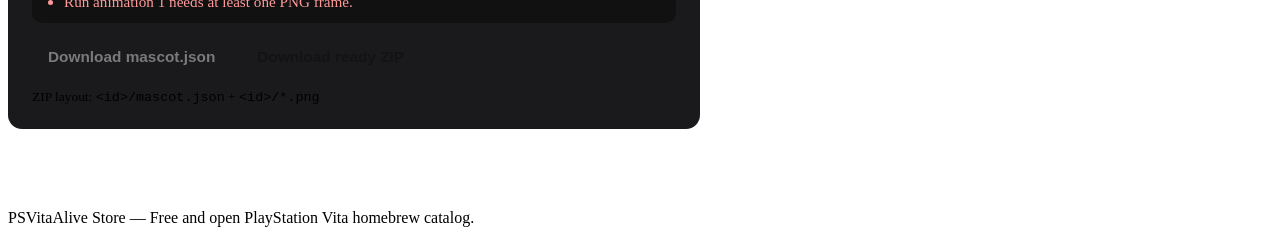
==== commit a5bd70d7: "feat(web): integrate one-tap background cleanup into sprite splitter" ====
--- a/web/tools/mascot-generator/index.html
+++ b/web/tools/mascot-generator/index.html
@@ -8,6 +8,7 @@
     <link rel="stylesheet" href="../../css/main.css">
     <link rel="stylesheet" href="mascot-generator.css">
     <link rel="stylesheet" href="sprite-sheet-splitter.css">
+    <link rel="stylesheet" href="sprite-sheet-background-removal.css">
 </head>
 <body>
 <header class="site-header">
@@ -30,7 +31,7 @@
         <div class="tool-hero">
             <span class="hero-label">DEVELOPER TOOL</span>
             <h1>Mascot Generator &amp; Preview</h1>
-            <p>Create PSVitaAlive screen-protection mascots without editing files manually. Import individual PNG frames or split a transparent Sprite Sheet directly in the browser, build Idle and Run animations, tune movement parameters, preview the exact 960 × 544 Vita play area, validate the package and export a ready-to-use ZIP.</p>
+            <p>Create PSVitaAlive screen-protection mascots without editing files manually. Import individual PNG frames or split a Sprite Sheet directly in the browser, including sheets with a solid-color background, build Idle and Run animations, tune movement parameters, preview the exact 960 × 544 Vita play area, validate the package and export a ready-to-use ZIP.</p>
             <div class="tool-actions">
                 <label class="button secondary-button file-button">Import mascot ZIP<input id="import-zip" type="file" accept=".zip,application/zip"></label>
                 <label class="button secondary-button file-button">Import mascot.json<input id="import-json" type="file" accept=".json,application/json"></label>
@@ -106,7 +107,7 @@
                 <section class="form-card splitter-card" id="sprite-sheet-splitter">
                     <div class="card-heading">
                         <h2>3. Sprite Sheet Splitter <span class="optional-pill">OPTIONAL</span></h2>
-                        <p>Only have a Sprite Sheet? Load a transparent PNG and this tool will detect each connected sprite, order them by rows, convert them to crisp square frames and send the selected frames directly into any Idle or Run animation.</p>
+                        <p>Only have a Sprite Sheet? Load a PNG with transparency or a solid-color background. The tool can remove a sampled background locally, detect each connected sprite, order them by rows, convert them to crisp square frames and send the selected frames directly into any Idle or Run animation.</p>
                     </div>
 
                     <div class="splitter-actions">
@@ -125,6 +126,39 @@
                             <label for="sheet-size">Output frame size</label>
                             <div class="input-with-unit"><input id="sheet-size" type="number" min="1" max="100" step="1" value="64"><span>px</span></div>
                             <small>Each detected sprite is centered inside a square transparent canvas. 64 × 64 is recommended for pixel-art mascots.</small>
+                        </div>
+                    </div>
+
+                    <div class="background-removal">
+                        <div class="background-removal-head">
+                            <div>
+                                <label class="background-removal-title" for="sheet-bg-enable"><input id="sheet-bg-enable" type="checkbox"> Remove solid background</label>
+                                <p>For Sprite Sheets without transparency. Enable this, then tap or click <strong>once</strong> on a clean part of the background. A small 5 × 5 area around that point is sampled automatically.</p>
+                            </div>
+                            <span class="background-badge">ONE-TAP SAMPLE</span>
+                        </div>
+
+                        <div id="sheet-bg-tools" class="background-tools" hidden>
+                            <div class="background-preview-shell">
+                                <div class="background-preview-head"><span>Tap the background color</span><span id="sheet-bg-preview-mode">original preview</span></div>
+                                <div class="background-preview-scroll"><canvas id="sheet-bg-preview" width="1" height="1" aria-label="Background removal preview. Tap a solid background area to sample its color."></canvas></div>
+                            </div>
+
+                            <div class="background-controls">
+                                <div class="field">
+                                    <label for="sheet-bg-tolerance">Color tolerance</label>
+                                    <div class="input-with-unit"><input id="sheet-bg-tolerance" type="number" min="0" max="255" step="1" value="24"><span>RGB</span></div>
+                                    <small>Higher values also remove colors farther from the sampled background. Start low and increase only if halos remain.</small>
+                                </div>
+                                <label class="background-option"><input id="sheet-bg-edge-only" type="checkbox" checked> Remove matching background connected to image edges only</label>
+                            </div>
+
+                            <div class="background-sample-row">
+                                <div class="background-sample-info"><span id="sheet-bg-swatch" class="background-swatch empty"></span><span>Sampled color: <strong id="sheet-bg-color">No color sampled</strong></span></div>
+                                <button id="sheet-bg-reset" class="small-button" type="button">Reset background sample</button>
+                            </div>
+                            <div id="sheet-bg-status" class="background-status info" aria-live="polite"></div>
+                            <div class="background-hint"><strong>Safer default:</strong> edge-connected mode avoids deleting a similar color inside the character. If the solid background remains trapped inside fully enclosed holes, disable that option to key out every matching pixel.</div>
                         </div>
                     </div>
 
@@ -192,7 +226,7 @@
                             <button id="sheet-add-selected" class="button primary-button" type="button">Add selected to animation</button>
                             <button id="sheet-download-zip" class="button secondary-button" type="button">Download selected sprites ZIP</button>
                         </div>
-                        <div class="splitter-note"><strong>Detection method:</strong> non-transparent pixels are grouped using 4-way connected components, filtered by size, grouped top-to-bottom into rows and sorted left-to-right. Output uses nearest-neighbour scaling to preserve pixel art.</div>
+                        <div class="splitter-note"><strong>Detection method:</strong> the splitter always receives a transparent PNG. If solid-background cleanup is enabled, the page first creates that transparent copy locally. Non-transparent pixels are then grouped using 4-way connected components, filtered by size, grouped top-to-bottom into rows and sorted left-to-right. Output uses nearest-neighbour scaling to preserve pixel art.</div>
                     </div>
                 </section>
 
@@ -281,6 +315,7 @@
 
 <footer class="site-footer"><div class="container">PSVitaAlive Store — Free and open PlayStation Vita homebrew catalog.</div></footer>
 <script src="mascot-generator.js"></script>
+<script src="sprite-sheet-background-removal.js"></script>
 <script src="sprite-sheet-splitter.js"></script>
 </body>
-</html>
+</html>
--- a/web/tools/mascot-generator/sprite-sheet-background-removal.css
+++ b/web/tools/mascot-generator/sprite-sheet-background-removal.css
@@ -0,0 +1,168 @@
+/* Optional solid-background cleanup before Sprite Sheet detection */
+
+.background-removal {
+    margin-top: 16px;
+    padding: 16px;
+    border: 1px solid #343434;
+    border-radius: 12px;
+    background: rgba(0,0,0,.22);
+}
+.background-removal-head {
+    display: flex;
+    align-items: flex-start;
+    justify-content: space-between;
+    gap: 14px;
+    flex-wrap: wrap;
+}
+.background-removal-title {
+    display: flex;
+    align-items: center;
+    gap: 9px;
+    color: #fff;
+    font-weight: 800;
+}
+.background-removal-title input { accent-color: var(--accent); }
+.background-removal p {
+    margin: 7px 0 0;
+    color: var(--text-secondary);
+    font-size: .86rem;
+    line-height: 1.5;
+}
+.background-badge {
+    padding: 4px 8px;
+    border: 1px solid #444;
+    border-radius: 999px;
+    color: var(--text-secondary);
+    font-size: .64rem;
+    font-weight: 800;
+    letter-spacing: .06em;
+}
+.background-tools { margin-top: 14px; }
+.background-preview-shell {
+    border: 1px solid #343434;
+    border-radius: 10px;
+    overflow: hidden;
+    background: #090909;
+}
+.background-preview-head {
+    display: flex;
+    align-items: center;
+    justify-content: space-between;
+    gap: 12px;
+    padding: 9px 12px;
+    border-bottom: 1px solid #333;
+    color: #ddd;
+    font-size: .78rem;
+    font-weight: 700;
+}
+.background-preview-head span:last-child {
+    color: var(--text-secondary);
+    font-size: .68rem;
+    text-transform: uppercase;
+    letter-spacing: .06em;
+}
+.background-preview-scroll {
+    max-height: 400px;
+    overflow: auto;
+    padding: 12px;
+    text-align: center;
+    background:
+        linear-gradient(45deg, #151515 25%, transparent 25%),
+        linear-gradient(-45deg, #151515 25%, transparent 25%),
+        linear-gradient(45deg, transparent 75%, #151515 75%),
+        linear-gradient(-45deg, transparent 75%, #151515 75%),
+        #101010;
+    background-size: 20px 20px;
+    background-position: 0 0, 0 10px, 10px -10px, -10px 0;
+}
+#sheet-bg-preview {
+    display: inline-block;
+    max-width: 100%;
+    height: auto;
+    image-rendering: pixelated;
+    cursor: crosshair;
+    touch-action: manipulation;
+    user-select: none;
+    -webkit-user-select: none;
+}
+.background-controls {
+    display: grid;
+    grid-template-columns: minmax(0, 1fr) minmax(210px, 1fr);
+    gap: 12px;
+    margin-top: 12px;
+}
+.background-option {
+    min-height: 48px;
+    display: flex;
+    align-items: center;
+    gap: 9px;
+    padding: 11px 13px;
+    border: 1px solid var(--border);
+    border-radius: 10px;
+    background: rgba(0,0,0,.32);
+    color: #ddd;
+    font-size: .84rem;
+    font-weight: 700;
+}
+.background-option input { accent-color: var(--accent); }
+.background-sample-row {
+    display: flex;
+    align-items: center;
+    justify-content: space-between;
+    gap: 12px;
+    flex-wrap: wrap;
+    margin-top: 12px;
+}
+.background-sample-info {
+    display: flex;
+    align-items: center;
+    gap: 9px;
+    min-width: 0;
+    color: var(--text-secondary);
+    font-size: .82rem;
+}
+.background-swatch {
+    flex: 0 0 auto;
+    width: 30px;
+    height: 30px;
+    border: 1px solid #666;
+    border-radius: 7px;
+    box-shadow: inset 0 0 0 1px rgba(0,0,0,.35);
+}
+.background-swatch.empty {
+    background: repeating-conic-gradient(#1b1b1b 0 25%, #2a2a2a 0 50%) 50% / 10px 10px !important;
+}
+#sheet-bg-color {
+    color: #ddd;
+    font-weight: 700;
+    overflow-wrap: anywhere;
+}
+.background-status {
+    margin-top: 12px;
+    padding: 10px 12px;
+    border: 1px solid var(--border);
+    border-radius: 9px;
+    background: rgba(0,0,0,.3);
+    color: var(--text-secondary);
+    font-size: .82rem;
+    line-height: 1.45;
+}
+.background-status.info { border-color: #5c9dff; color: #9ec1ff; }
+.background-status.ok { border-color: var(--accent); color: var(--accent); }
+.background-status.warning { border-color: #d8b74b; color: #f0d77a; }
+.background-status.error { border-color: #ff5c5c; color: #ff9a9a; }
+.background-hint {
+    margin-top: 10px;
+    color: var(--text-secondary);
+    font-size: .76rem;
+    line-height: 1.45;
+}
+.background-hint strong { color: #ddd; }
+
+@media (max-width: 700px) {
+    .background-controls { grid-template-columns: 1fr; }
+}
+@media (max-width: 520px) {
+    .background-sample-row { align-items: stretch; flex-direction: column; }
+    .background-sample-row .small-button { width: 100%; }
+}
